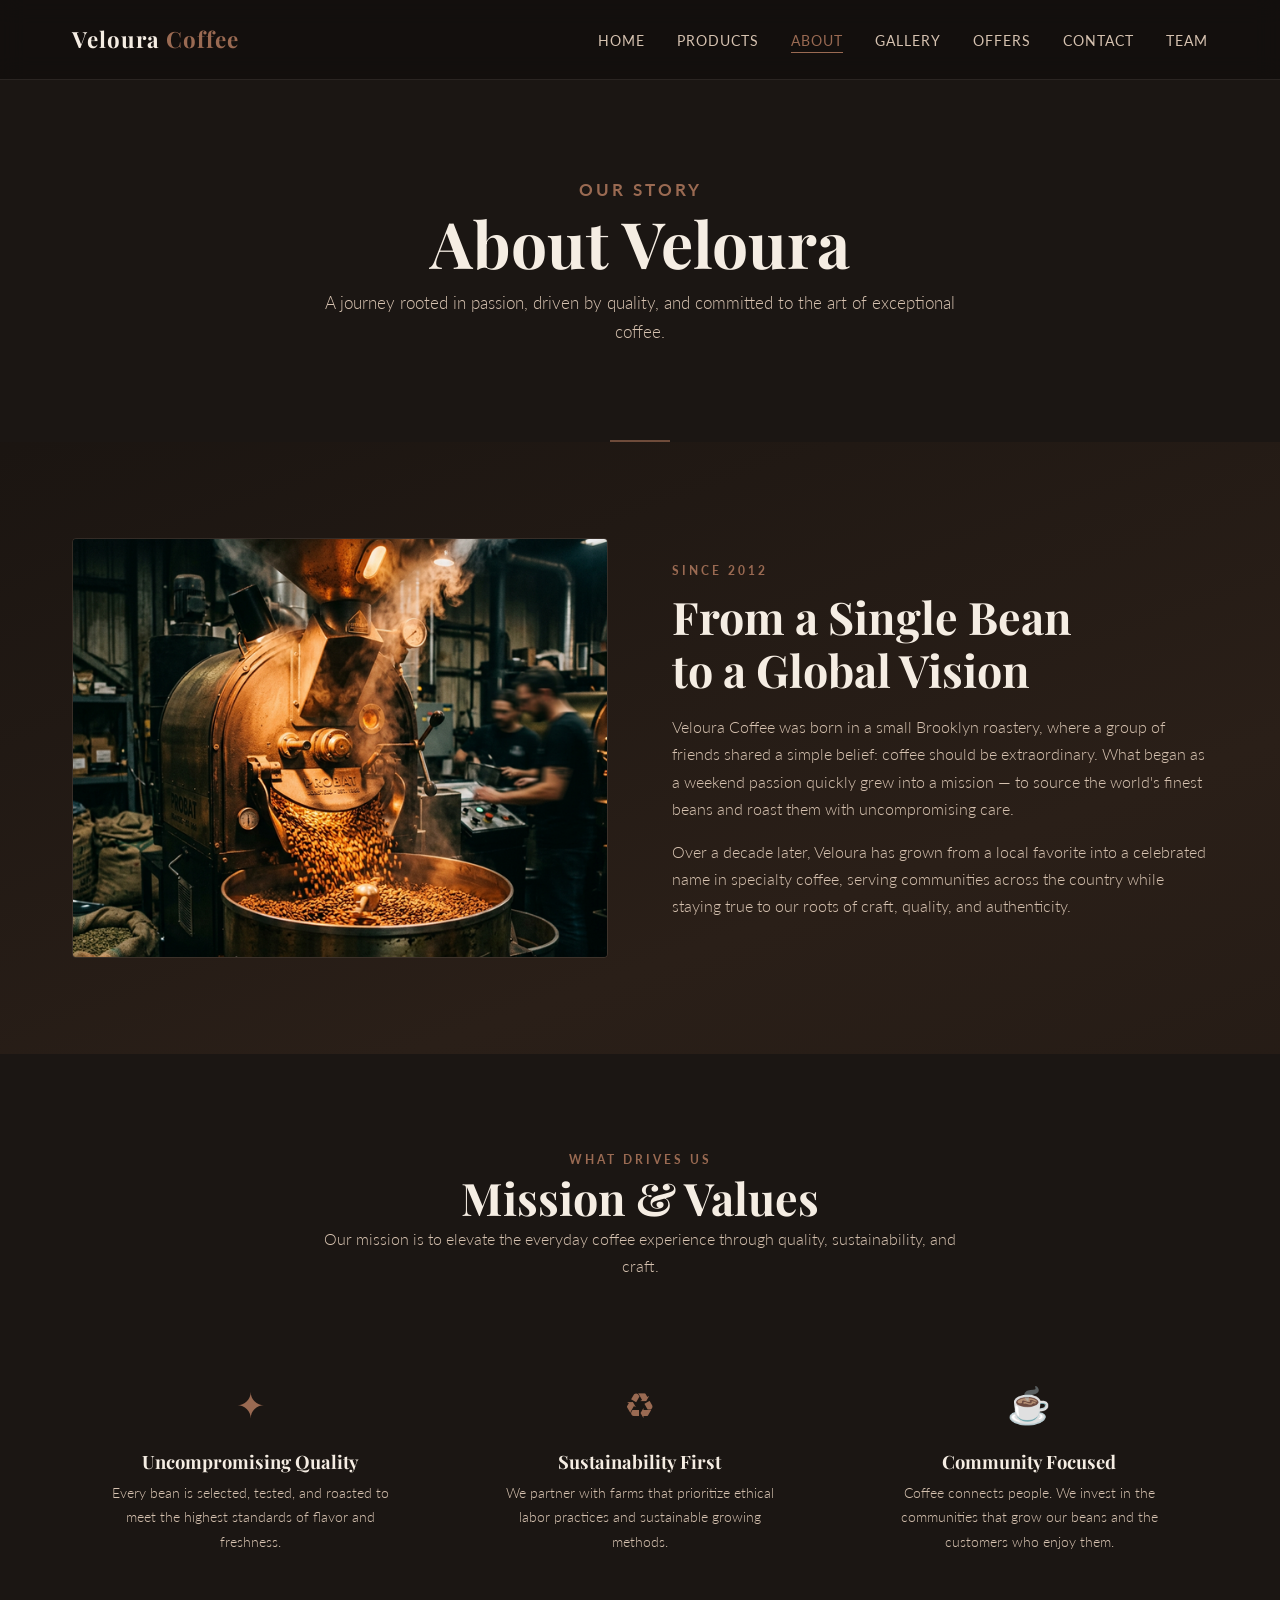
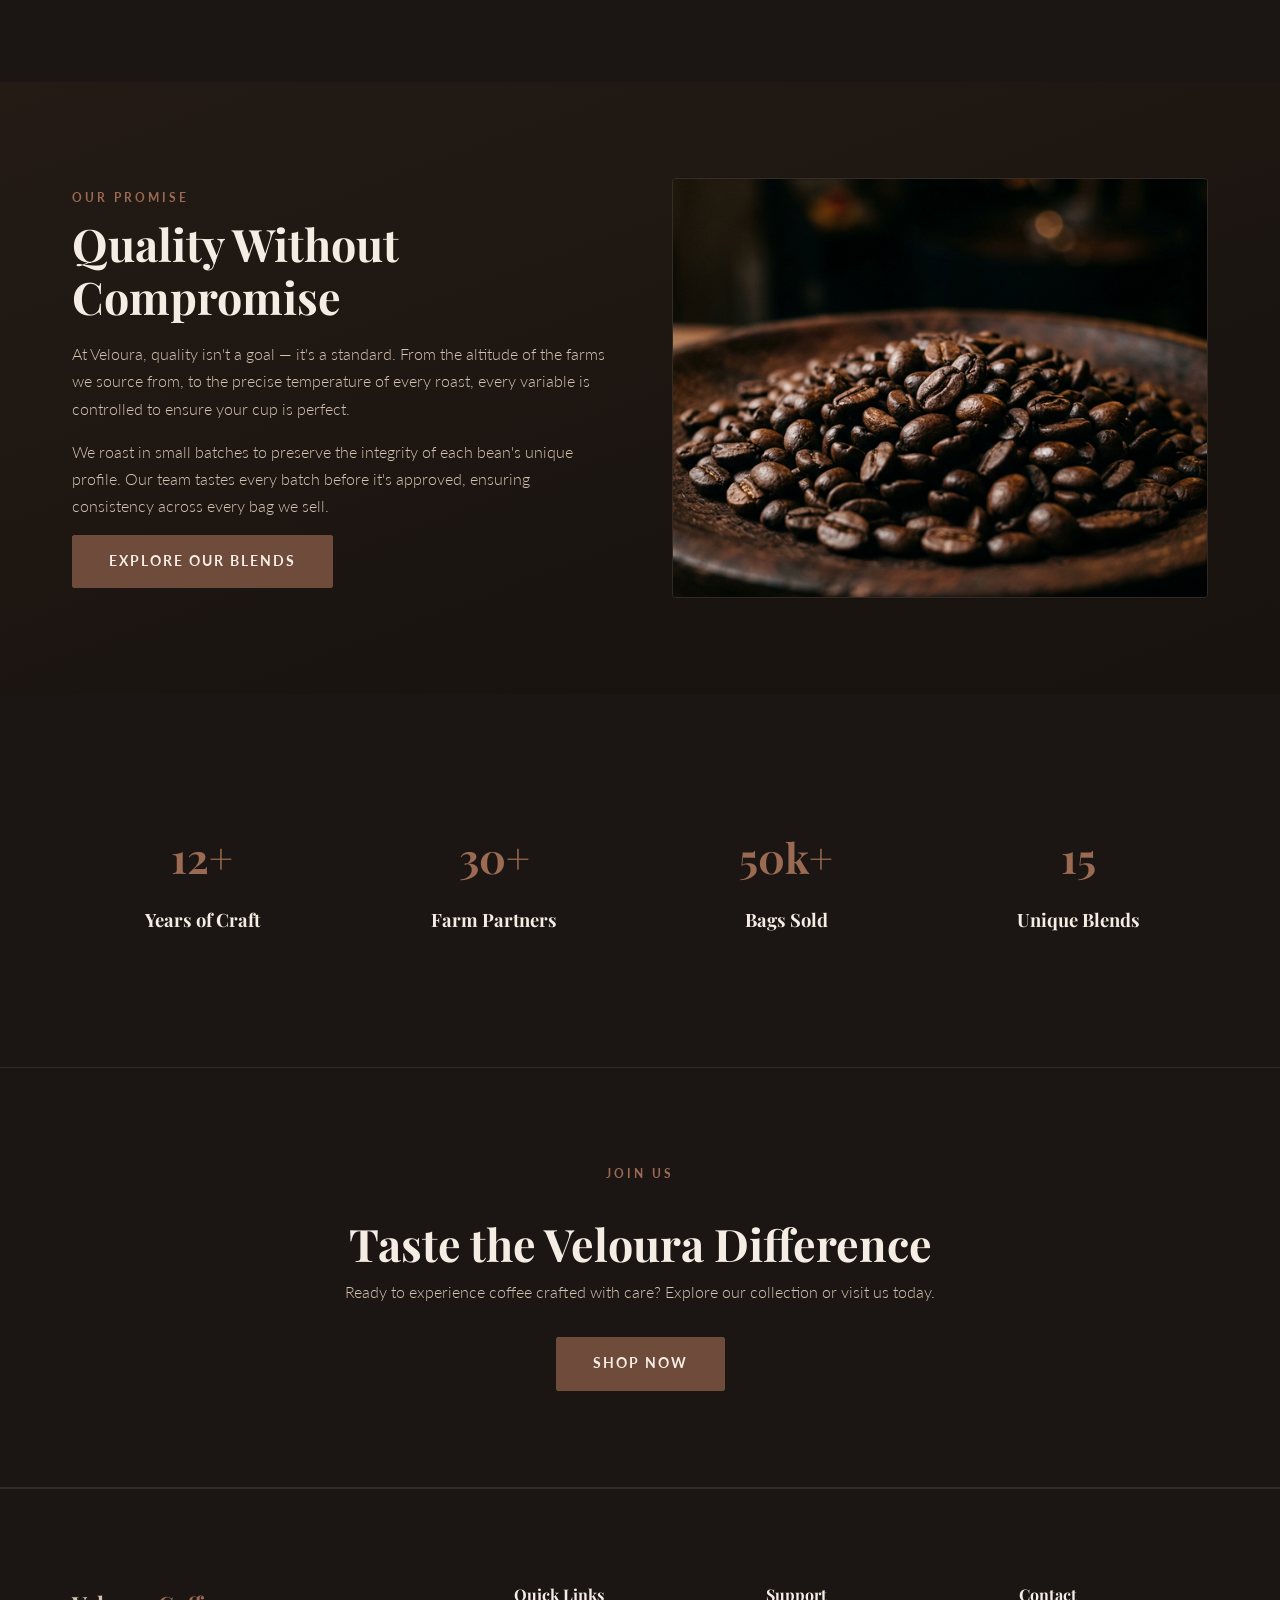
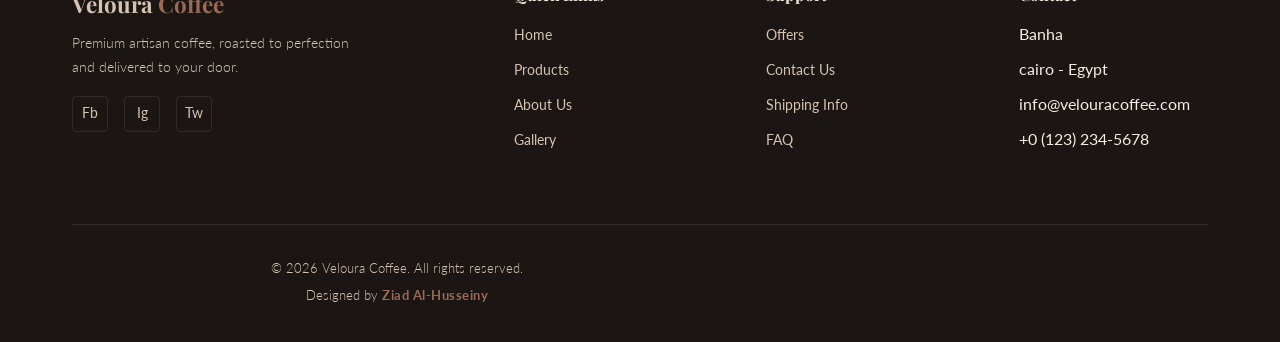
==== about.html @ 34c0fe05 "Add files via upload" ====
<!DOCTYPE html>
<html lang="en">

<head>
  <meta charset="UTF-8">
  <meta name="viewport" content="width=device-width, initial-scale=1.0">
  <meta name="description"
    content="Learn about Veloura Coffee — our story, mission, values, and commitment to crafting the finest artisan coffee.">
  <title>About Us — Veloura Coffee</title>
  <link rel="stylesheet" href="css/style.css">
</head>

<body>

  <!-- ===== NAVBAR ===== -->
  <nav class="navbar" id="navbar">
    <div class="container">
      <a href="index.html" class="navbar__logo">Veloura <span>Coffee</span></a>
      <ul class="navbar__links" id="nav-links">
        <li><a href="index.html">Home</a></li>
        <li><a href="products.html">Products</a></li>
        <li><a href="about.html">About</a></li>
        <li><a href="gallery.html">Gallery</a></li>
        <li><a href="offers.html">Offers</a></li>
        <li><a href="contact.html">Contact</a></li>
        <li><a href="team.html">Team</a></li>
      </ul>
      <div class="navbar__toggle" id="nav-toggle">
        <span></span>
        <span></span>
        <span></span>
      </div>
    </div>
  </nav>

  <!-- ===== PAGE BANNER ===== -->
  <section class="page-banner">
    <div class="container">
      <p class="section-label">Our Story</p>
      <h1>About Veloura</h1>
      <p>A journey rooted in passion, driven by quality, and committed to the art of exceptional coffee.</p>
    </div>
  </section>

  <!-- ===== COMPANY STORY ===== -->
  <section class="section" id="story">
    <div class="container">
      <div class="split reveal">
        <div class="split__img">
          <img src="assets/images/coffee-roasting.png" alt="Veloura Coffee roasting process">
        </div>
        <div class="split__content">
          <p class="section-label">Since 2012</p>
          <h2>From a Single Bean <br>to a Global Vision</h2>
          <p>Veloura Coffee was born in a small Brooklyn roastery, where a group of friends shared a simple belief:
            coffee should be extraordinary. What began as a weekend passion quickly grew into a mission — to source the
            world's finest beans and roast them with uncompromising care.</p>
          <p>Over a decade later, Veloura has grown from a local favorite into a celebrated name in specialty coffee,
            serving communities across the country while staying true to our roots of craft, quality, and authenticity.
          </p>
        </div>
      </div>
    </div>
  </section>

  <!-- ===== MISSION & VALUES ===== -->
  <section class="section section--alt" id="mission">
    <div class="container">
      <div class="section-header reveal">
        <p class="section-label">What Drives Us</p>
        <h2>Mission &amp; Values</h2>
        <p>Our mission is to elevate the everyday coffee experience through quality, sustainability, and craft.</p>
      </div>
      <div class="grid grid--3 reveal">
        <div class="feature">
          <div class="feature__icon">✦</div>
          <h4 class="feature__title">Uncompromising Quality</h4>
          <p class="feature__text">Every bean is selected, tested, and roasted to meet the highest standards of flavor
            and freshness.</p>
        </div>
        <div class="feature">
          <div class="feature__icon">♻</div>
          <h4 class="feature__title">Sustainability First</h4>
          <p class="feature__text">We partner with farms that prioritize ethical labor practices and sustainable growing
            methods.</p>
        </div>
        <div class="feature">
          <div class="feature__icon">☕</div>
          <h4 class="feature__title">Community Focused</h4>
          <p class="feature__text">Coffee connects people. We invest in the communities that grow our beans and the
            customers who enjoy them.</p>
        </div>
      </div>
    </div>
  </section>

  <!-- ===== QUALITY PROMISE ===== -->
  <section class="section" id="quality">
    <div class="container">
      <div class="split reveal">
        <div class="split__content">
          <p class="section-label">Our Promise</p>
          <h2>Quality Without Compromise</h2>
          <p>At Veloura, quality isn't a goal — it's a standard. From the altitude of the farms we source from, to the
            precise temperature of every roast, every variable is controlled to ensure your cup is perfect.</p>
          <p>We roast in small batches to preserve the integrity of each bean's unique profile. Our team tastes every
            batch before it's approved, ensuring consistency across every bag we sell.</p>
          <a href="products.html" class="btn btn--primary">Explore Our Blends</a>
        </div>
        <div class="split__img">
          <img src="assets/images/coffee-beans.png" alt="Premium roasted coffee beans">
        </div>
      </div>
    </div>
  </section>

  <!-- ===== STATS / HIGHLIGHTS ===== -->
  <section class="section section--alt" id="highlights">
    <div class="container">
      <div class="grid grid--4 reveal text-center">
        <div class="feature">
          <div class="feature__icon text-bronze"
            style="font-family:var(--ff-heading);font-size:2.6rem;font-weight:700;">12+</div>
          <h4 class="feature__title">Years of Craft</h4>
        </div>
        <div class="feature">
          <div class="feature__icon text-bronze"
            style="font-family:var(--ff-heading);font-size:2.6rem;font-weight:700;">30+</div>
          <h4 class="feature__title">Farm Partners</h4>
        </div>
        <div class="feature">
          <div class="feature__icon text-bronze"
            style="font-family:var(--ff-heading);font-size:2.6rem;font-weight:700;">50k+</div>
          <h4 class="feature__title">Bags Sold</h4>
        </div>
        <div class="feature">
          <div class="feature__icon text-bronze"
            style="font-family:var(--ff-heading);font-size:2.6rem;font-weight:700;">15</div>
          <h4 class="feature__title">Unique Blends</h4>
        </div>
      </div>
    </div>
  </section>

  <!-- ===== CTA ===== -->
  <section class="cta reveal">
    <div class="container">
      <p class="section-label">Join Us</p>
      <h2>Taste the Veloura Difference</h2>
      <p>Ready to experience coffee crafted with care? Explore our collection or visit us today.</p>
      <a href="products.html" class="btn btn--primary">Shop Now</a>
    </div>
  </section>

  <!-- ===== FOOTER ===== -->
  <footer class="footer">
    <div class="container">
      <div class="footer__grid">
        <div>
          <p class="footer__brand-name">Veloura <span>Coffee</span></p>
          <p class="footer__tagline">Premium artisan coffee, roasted to perfection and delivered to your door.</p>
          <div class="footer__social">
            <a href="#" aria-label="Facebook">Fb</a>
            <a href="#" aria-label="Instagram">Ig</a>
            <a href="#" aria-label="Twitter">Tw</a>
          </div>
        </div>
        <div>
          <h4 class="footer__heading">Quick Links</h4>
          <ul class="footer__links">
            <li><a href="index.html">Home</a></li>
            <li><a href="products.html">Products</a></li>
            <li><a href="about.html">About Us</a></li>
            <li><a href="gallery.html">Gallery</a></li>
          </ul>
        </div>
        <div>
          <h4 class="footer__heading">Support</h4>
          <ul class="footer__links">
            <li><a href="offers.html">Offers</a></li>
            <li><a href="contact.html">Contact Us</a></li>
            <li><a href="#">Shipping Info</a></li>
            <li><a href="#">FAQ</a></li>
          </ul>
        </div>
        <div>
          <h4 class="footer__heading">Contact</h4>
          <ul class="footer__links">
            <li>Banha</li>
            <li>cairo - Egypt</li>
            <li>info@velouracoffee.com</li>
            <li>+0 (123) 234-5678</li>
          </ul>
        </div>
      </div>
      <div class="footer__bottom">
        <p>&copy; 2026 Veloura Coffee. All rights reserved.</p>
        <p>Designed by <a href="https://www.linkedin.com/in/ziad-al-husseiny-79581132b/?lipi=urn%3Ali%3Apage%3Ad_flagship3_profile_view_base_contact_details%3BVVFve%2FhvR7aaU4E5f2c5Cg%3D%3D" target="_blank" rel="noopener noreferrer" class="footer__designer">Ziad Al-Husseiny</a></p>
      </div>
    </div>
  </footer>

  <script src="js/main.js"></script>
</body>

</html>
---- css/style.css ----
/* ========================================
   VELOURA COFFEE — Design System
   ======================================== */

/* Google Fonts */
@import url('https://fonts.googleapis.com/css2?family=Lato:wght@300;400;700&family=Playfair+Display:ital,wght@0,400;0,700;1,400&display=swap');

/* ---- CSS Variables ---- */
:root {
  /* Colors */
  --clr-bg: #120F0D;
  --clr-bg-secondary: #1B1613;
  --clr-surface: #241D19;
  --clr-bronze-dark: #6E4B3A;
  --clr-bronze: #9A6A52;
  --clr-text: #F5EDE3;
  --clr-text-soft: #D6C2B0;
  --clr-border: rgba(214, 194, 176, 0.12);

  /* Typography */
  --ff-heading: 'Playfair Display', Georgia, serif;
  --ff-body: 'Lato', Arial, sans-serif;

  /* Spacing */
  --space-xs: 0.5rem;
  --space-sm: 1rem;
  --space-md: 2rem;
  --space-lg: 4rem;
  --space-xl: 6rem;
  --space-2xl: 8rem;

  /* Sizing */
  --container-max: 1200px;
  --nav-height: 80px;

  /* Transitions */
  --transition: 0.3s ease;
  --transition-slow: 0.6s ease;
}

/* ---- Reset ---- */
*,
*::before,
*::after {
  margin: 0;
  padding: 0;
  box-sizing: border-box;
}

html {
  scroll-behavior: smooth;
  font-size: 16px;
}

body {
  font-family: var(--ff-body);
  background: linear-gradient(160deg, #120F0D 0%, #2a1f18 30%, #1a1410 60%, #120F0D 100%);
  background-color: var(--clr-bg);
  color: var(--clr-text);
  line-height: 1.7;
  overflow-x: hidden;
  -webkit-font-smoothing: antialiased;
}

a {
  text-decoration: none;
  color: inherit;
}

ul {
  list-style: none;
}

img {
  max-width: 100%;
  display: block;
  height: auto;
}

button {
  cursor: pointer;
  font-family: var(--ff-body);
  border: none;
  background: none;
}

/* ---- Container ---- */
.container {
  max-width: var(--container-max);
  margin: 0 auto;
  padding: 0 var(--space-md);
}

/* ---- Typography ---- */
h1,
h2,
h3,
h4 {
  font-family: var(--ff-heading);
  font-weight: 700;
  line-height: 1.2;
  color: var(--clr-text);
}

h1 {
  font-size: clamp(2.4rem, 5vw, 4rem);
}

h2 {
  font-size: clamp(1.8rem, 3.5vw, 2.8rem);
}

h3 {
  font-size: clamp(1.3rem, 2.5vw, 1.6rem);
}

h4 {
  font-size: 1.1rem;
}

p {
  color: var(--clr-text-soft);
  max-width: 650px;
  font-weight: 300;
}

.section-label {
  font-family: var(--ff-body);
  font-size: 0.75rem;
  font-weight: 700;
  letter-spacing: 3px;
  text-transform: uppercase;
  color: var(--clr-bronze);
  margin-bottom: var(--space-xs);
}

.section-title {
  margin-bottom: var(--space-sm);
}

.section-text {
  margin-bottom: var(--space-md);
}

/* ---- Section Spacing ---- */
.section {
  padding: var(--space-xl) 0;
}

.section--alt {
  background-color: var(--clr-bg-secondary);
}

.section-header {
  text-align: center;
  margin-bottom: var(--space-lg);
}

.section-header p {
  margin: 0 auto;
}

/* ===================
   NAVBAR
   =================== */
.navbar {
  position: fixed;
  top: 0;
  left: 0;
  width: 100%;
  height: var(--nav-height);
  z-index: 1000;
  background: rgba(18, 15, 13, 0.85);
  backdrop-filter: blur(12px);
  -webkit-backdrop-filter: blur(12px);
  border-bottom: 1px solid var(--clr-border);
  transition: background var(--transition);
}

.navbar .container {
  display: flex;
  align-items: center;
  justify-content: space-between;
  height: 100%;
}

.navbar__logo {
  font-family: var(--ff-heading);
  font-size: 1.4rem;
  font-weight: 700;
  color: var(--clr-text);
  letter-spacing: 1px;
}

.navbar__logo span {
  color: var(--clr-bronze);
}

.navbar__links {
  display: flex;
  gap: var(--space-md);
}

.navbar__links a {
  font-size: 0.85rem;
  font-weight: 400;
  letter-spacing: 1px;
  text-transform: uppercase;
  color: var(--clr-text-soft);
  transition: color var(--transition);
  position: relative;
}

.navbar__links a::after {
  content: '';
  position: absolute;
  bottom: -4px;
  left: 0;
  width: 0;
  height: 1px;
  background: var(--clr-bronze);
  transition: width var(--transition);
}

.navbar__links a:hover,
.navbar__links a.active {
  color: var(--clr-bronze);
}

.navbar__links a:hover::after,
.navbar__links a.active::after {
  width: 100%;
}

/* Mobile Toggle */
.navbar__toggle {
  display: none;
  flex-direction: column;
  gap: 5px;
  cursor: pointer;
}

.navbar__toggle span {
  width: 24px;
  height: 2px;
  background: var(--clr-text);
  border-radius: 2px;
  transition: var(--transition);
}

/* Mobile Nav */
@media (max-width: 768px) {
  .navbar__toggle {
    display: flex;
  }

  .navbar__links {
    position: fixed;
    top: var(--nav-height);
    left: 0;
    width: 100%;
    flex-direction: column;
    background: rgba(18, 15, 13, 0.97);
    backdrop-filter: blur(16px);
    padding: var(--space-md);
    gap: var(--space-sm);
    transform: translateY(-120%);
    transition: transform var(--transition);
    border-bottom: 1px solid var(--clr-border);
  }

  .navbar__links.open {
    transform: translateY(0);
  }

  .navbar__toggle.open span:nth-child(1) {
    transform: rotate(45deg) translate(5px, 5px);
  }

  .navbar__toggle.open span:nth-child(2) {
    opacity: 0;
  }

  .navbar__toggle.open span:nth-child(3) {
    transform: rotate(-45deg) translate(5px, -5px);
  }
}

/* ===================
   BUTTONS
   =================== */
.btn {
  display: inline-block;
  font-family: var(--ff-body);
  font-size: 0.85rem;
  font-weight: 700;
  letter-spacing: 2px;
  text-transform: uppercase;
  padding: 14px 36px;
  border-radius: 2px;
  transition: all var(--transition);
  cursor: pointer;
  text-align: center;
}

.btn--primary {
  background: var(--clr-bronze-dark);
  color: var(--clr-text);
  border: 1px solid var(--clr-bronze-dark);
}

.btn--primary:hover {
  background: var(--clr-bronze);
  border-color: var(--clr-bronze);
}

.btn--outline {
  background: transparent;
  color: var(--clr-bronze);
  border: 1px solid var(--clr-bronze-dark);
}

.btn--outline:hover {
  background: var(--clr-bronze-dark);
  color: var(--clr-text);
}

.btn--sm {
  padding: 10px 24px;
  font-size: 0.78rem;
}

/* ===================
   CARDS
   =================== */
.card {
  background: var(--clr-surface);
  border: 1px solid var(--clr-border);
  border-radius: 4px;
  overflow: hidden;
  transition: transform var(--transition), box-shadow var(--transition);
}

.card:hover {
  transform: translateY(-4px);
  box-shadow: 0 12px 40px rgba(0, 0, 0, 0.3);
}

.card__img {
  width: 100%;
  height: 260px;
  object-fit: cover;
}

.card__body {
  padding: var(--space-md);
}

.card__title {
  font-family: var(--ff-heading);
  font-size: 1.2rem;
  margin-bottom: var(--space-xs);
}

.card__text {
  font-size: 0.9rem;
  color: var(--clr-text-soft);
  margin-bottom: var(--space-sm);
}

.card__price {
  font-family: var(--ff-heading);
  font-size: 1.1rem;
  color: var(--clr-bronze);
}

.card__footer {
  display: flex;
  justify-content: space-between;
  align-items: center;
}

/* ===================
   PAGE BANNER
   =================== */
.page-banner {
  padding-top: calc(var(--nav-height) + var(--space-xl));
  padding-bottom: var(--space-xl);
  background: var(--clr-bg-secondary);
  text-align: center;
  position: relative;
  overflow: hidden;
}

.page-banner::after {
  content: '';
  position: absolute;
  bottom: 0;
  left: 50%;
  transform: translateX(-50%);
  width: 60px;
  height: 2px;
  background: var(--clr-bronze-dark);
}

.page-banner h1 {
  margin-bottom: var(--space-xs);
}

.page-banner p {
  margin: 0 auto;
  font-size: 1.05rem;
}

/* ===================
   HERO
   =================== */
.hero {
  min-height: 100vh;
  display: flex;
  align-items: center;
  padding-top: var(--nav-height);
  background: var(--clr-bg);
  position: relative;
  overflow: hidden;
}

.hero .container {
  display: grid;
  grid-template-columns: 1fr 1fr;
  gap: var(--space-lg);
  align-items: center;
}

.hero__content h1 {
  margin-bottom: var(--space-sm);
}

.hero__content p {
  font-size: 1.1rem;
  margin-bottom: var(--space-md);
}

.hero__buttons {
  display: flex;
  gap: var(--space-sm);
  flex-wrap: wrap;
}

.hero__image {
  position: relative;
}

.hero__image img {
  width: 100%;
  height: 520px;
  object-fit: cover;
  border-radius: 4px;
  border: 1px solid var(--clr-border);
}

.hero__image::before {
  content: '';
  position: absolute;
  top: -20px;
  right: -20px;
  width: 100%;
  height: 100%;
  border: 1px solid var(--clr-bronze-dark);
  border-radius: 4px;
  z-index: -1;
}

@media (max-width: 768px) {
  .hero .container {
    grid-template-columns: 1fr;
    text-align: center;
    padding-top: var(--space-lg);
    padding-bottom: var(--space-lg);
  }

  .hero__buttons {
    justify-content: center;
  }

  .hero__image {
    order: -1;
  }

  .hero__image img {
    height: 320px;
  }

  .hero__image::before {
    display: none;
  }
}

/* ===================
   GRID LAYOUTS
   =================== */
.grid {
  display: grid;
  gap: var(--space-md);
}

.grid--2 {
  grid-template-columns: repeat(2, 1fr);
}

.grid--3 {
  grid-template-columns: repeat(3, 1fr);
}

.grid--4 {
  grid-template-columns: repeat(4, 1fr);
}

@media (max-width: 992px) {

  .grid--3,
  .grid--4 {
    grid-template-columns: repeat(2, 1fr);
  }
}

@media (max-width: 576px) {

  .grid--2,
  .grid--3,
  .grid--4 {
    grid-template-columns: 1fr;
  }
}

/* ===================
   FEATURE BLOCKS
   =================== */
.feature {
  text-align: center;
  padding: var(--space-md);
}

.feature__icon {
  font-size: 2.2rem;
  margin-bottom: var(--space-sm);
  color: var(--clr-bronze);
}

.feature__title {
  font-family: var(--ff-heading);
  font-size: 1.15rem;
  margin-bottom: var(--space-xs);
}

.feature__text {
  font-size: 0.9rem;
  color: var(--clr-text-soft);
  margin: 0 auto;
}

/* ===================
   TESTIMONIALS
   =================== */
.testimonial {
  background: var(--clr-surface);
  border: 1px solid var(--clr-border);
  border-radius: 4px;
  padding: var(--space-md);
  text-align: center;
}

.testimonial__quote {
  font-family: var(--ff-heading);
  font-style: italic;
  font-size: 1.05rem;
  color: var(--clr-text);
  margin-bottom: var(--space-sm);
  line-height: 1.6;
}

.testimonial__quote::before {
  content: '\201C';
  font-size: 2.5rem;
  color: var(--clr-bronze);
  display: block;
  margin-bottom: var(--space-xs);
  line-height: 1;
}

.testimonial__author {
  font-size: 0.85rem;
  color: var(--clr-bronze);
  font-weight: 700;
  letter-spacing: 1px;
  text-transform: uppercase;
}

/* ===================
   CTA SECTION
   =================== */
.cta {
  background: var(--clr-bg-secondary);
  text-align: center;
  padding: var(--space-xl) 0;
  border-top: 1px solid var(--clr-border);
  border-bottom: 1px solid var(--clr-border);
}

.cta h2 {
  margin-bottom: var(--space-xs);
}

.cta p {
  margin: 0 auto var(--space-md);
}

/* ===================
   FILTER BUTTONS
   =================== */
.filters {
  display: flex;
  justify-content: center;
  gap: var(--space-sm);
  flex-wrap: wrap;
  margin-bottom: var(--space-lg);
}

.filter-btn {
  font-size: 0.82rem;
  font-weight: 700;
  letter-spacing: 1.5px;
  text-transform: uppercase;
  padding: 10px 24px;
  color: var(--clr-text-soft);
  border: 1px solid var(--clr-border);
  border-radius: 2px;
  background: transparent;
  transition: all var(--transition);
  cursor: pointer;
}

.filter-btn:hover,
.filter-btn.active {
  color: var(--clr-text);
  background: var(--clr-bronze-dark);
  border-color: var(--clr-bronze-dark);
}

/* ===================
   SPLIT / TWO-COL
   =================== */
.split {
  display: grid;
  grid-template-columns: 1fr 1fr;
  gap: var(--space-lg);
  align-items: center;
}

.split__img img {
  width: 100%;
  height: 420px;
  object-fit: cover;
  border-radius: 4px;
  border: 1px solid var(--clr-border);
}

.split__content .section-label {
  margin-bottom: var(--space-xs);
}

.split__content h2 {
  margin-bottom: var(--space-sm);
}

.split__content p {
  margin-bottom: var(--space-sm);
}

@media (max-width: 768px) {
  .split {
    grid-template-columns: 1fr;
  }

  .split__img img {
    height: 300px;
  }
}

/* ===================
   GALLERY GRID
   =================== */
.gallery-grid {
  display: grid;
  grid-template-columns: repeat(3, 1fr);
  gap: var(--space-sm);
}

.gallery-grid__item {
  overflow: hidden;
  border-radius: 4px;
  border: 1px solid var(--clr-border);
  position: relative;
}

.gallery-grid__item img {
  width: 100%;
  height: 280px;
  object-fit: cover;
  transition: transform var(--transition-slow);
}

.gallery-grid__item:hover img {
  transform: scale(1.05);
}

.gallery-grid__item--wide {
  grid-column: span 2;
}

.gallery-grid__item--tall {
  grid-row: span 2;
}

.gallery-grid__item--tall img {
  height: 100%;
}

@media (max-width: 768px) {
  .gallery-grid {
    grid-template-columns: repeat(2, 1fr);
  }

  .gallery-grid__item--wide {
    grid-column: span 1;
  }

  .gallery-grid__item--tall {
    grid-row: span 1;
  }
}

@media (max-width: 480px) {
  .gallery-grid {
    grid-template-columns: 1fr;
  }
}

/* ===================
   OFFER CARDS
   =================== */
.offer-card {
  background: var(--clr-surface);
  border: 1px solid var(--clr-border);
  border-radius: 4px;
  padding: var(--space-md);
  text-align: center;
  position: relative;
  overflow: hidden;
}

.offer-card__badge {
  position: absolute;
  top: 16px;
  right: -30px;
  background: var(--clr-bronze-dark);
  color: var(--clr-text);
  font-size: 0.7rem;
  font-weight: 700;
  letter-spacing: 1px;
  text-transform: uppercase;
  padding: 6px 40px;
  transform: rotate(45deg);
}

.offer-card__title {
  font-family: var(--ff-heading);
  font-size: 1.4rem;
  margin-bottom: var(--space-xs);
}

.offer-card__price {
  font-family: var(--ff-heading);
  font-size: 2rem;
  color: var(--clr-bronze);
  margin-bottom: var(--space-xs);
}

.offer-card__original {
  font-size: 0.9rem;
  color: var(--clr-text-soft);
  text-decoration: line-through;
  margin-bottom: var(--space-sm);
}

.offer-card__text {
  font-size: 0.9rem;
  color: var(--clr-text-soft);
  margin-bottom: var(--space-md);
}

.offer-card__features {
  text-align: left;
  margin-bottom: var(--space-md);
}

.offer-card__features li {
  font-size: 0.88rem;
  color: var(--clr-text-soft);
  padding: var(--space-xs) 0;
  border-bottom: 1px solid var(--clr-border);
}

.offer-card__features li::before {
  content: '✦ ';
  color: var(--clr-bronze);
}

/* ===================
   CONTACT FORM
   =================== */
.form {
  max-width: 600px;
}

.form__group {
  margin-bottom: var(--space-sm);
}

.form__label {
  display: block;
  font-size: 0.82rem;
  font-weight: 700;
  letter-spacing: 1px;
  text-transform: uppercase;
  color: var(--clr-text-soft);
  margin-bottom: 6px;
}

.form__input,
.form__textarea {
  width: 100%;
  padding: 14px 16px;
  font-family: var(--ff-body);
  font-size: 0.95rem;
  color: var(--clr-text);
  background: var(--clr-bg);
  border: 1px solid var(--clr-border);
  border-radius: 2px;
  transition: border-color var(--transition);
}

.form__input:focus,
.form__textarea:focus {
  outline: none;
  border-color: var(--clr-bronze);
}

.form__textarea {
  min-height: 140px;
  resize: vertical;
}

.form__input.error,
.form__textarea.error {
  border-color: #a04040;
}

.form__error {
  font-size: 0.78rem;
  color: #c06060;
  margin-top: 4px;
  display: none;
}

.form__error.visible {
  display: block;
}

/* ===================
   CONTACT INFO
   =================== */
.contact-info {
  display: flex;
  flex-direction: column;
  gap: var(--space-md);
}

.contact-info__item {
  display: flex;
  gap: var(--space-sm);
  align-items: flex-start;
}

.contact-info__icon {
  font-size: 1.4rem;
  color: var(--clr-bronze);
  flex-shrink: 0;
  width: 40px;
  height: 40px;
  display: flex;
  align-items: center;
  justify-content: center;
  background: var(--clr-surface);
  border-radius: 4px;
  border: 1px solid var(--clr-border);
}

.contact-info__label {
  font-size: 0.78rem;
  font-weight: 700;
  letter-spacing: 1px;
  text-transform: uppercase;
  color: var(--clr-bronze);
  margin-bottom: 2px;
}

.contact-info__text {
  font-size: 0.95rem;
  color: var(--clr-text-soft);
}

/* ===================
   MAP PLACEHOLDER
   =================== */
.map-placeholder {
  width: 100%;
  height: 300px;
  background: var(--clr-surface);
  border: 1px solid var(--clr-border);
  border-radius: 4px;
  display: flex;
  align-items: center;
  justify-content: center;
  color: var(--clr-text-soft);
  font-size: 0.9rem;
}

/* ===================
   FOOTER
   =================== */
.footer {
  background: var(--clr-bg-secondary);
  border-top: 1px solid var(--clr-border);
  padding: var(--space-xl) 0 var(--space-md);
}

.footer__grid {
  display: grid;
  grid-template-columns: 2fr 1fr 1fr 1fr;
  gap: var(--space-lg);
  margin-bottom: var(--space-lg);
}

.footer__brand-name {
  font-family: var(--ff-heading);
  font-size: 1.4rem;
  font-weight: 700;
  margin-bottom: var(--space-xs);
}

.footer__brand-name span {
  color: var(--clr-bronze);
}

.footer__tagline {
  font-size: 0.9rem;
  color: var(--clr-text-soft);
  margin-bottom: var(--space-sm);
  max-width: 280px;
}

.footer__heading {
  font-family: var(--ff-heading);
  font-size: 1rem;
  margin-bottom: var(--space-sm);
  color: var(--clr-text);
}

.footer__links li {
  margin-bottom: var(--space-xs);
}

.footer__links a {
  font-size: 0.88rem;
  color: var(--clr-text-soft);
  transition: color var(--transition);
}

.footer__links a:hover {
  color: var(--clr-bronze);
}

.footer__social {
  display: flex;
  gap: var(--space-sm);
  margin-top: var(--space-sm);
}

.footer__social a {
  width: 36px;
  height: 36px;
  display: flex;
  align-items: center;
  justify-content: center;
  border: 1px solid var(--clr-border);
  border-radius: 4px;
  color: var(--clr-text-soft);
  font-size: 0.9rem;
  transition: all var(--transition);
}

.footer__social a:hover {
  background: var(--clr-bronze-dark);
  border-color: var(--clr-bronze-dark);
  color: var(--clr-text);
}

.footer__bottom {
  text-align: center;
  padding-top: var(--space-md);
  border-top: 1px solid var(--clr-border);
  font-size: 0.82rem;
  color: var(--clr-text-soft);
}

.footer__bottom p {
  margin-bottom: 4px;
}

.footer__designer {
  color: var(--clr-bronze);
  font-weight: 700;
  letter-spacing: 0.5px;
  transition: color var(--transition);
  border-bottom: 1px solid transparent;
}

.footer__designer:hover {
  color: var(--clr-text);
  border-bottom-color: var(--clr-bronze);
}

@media (max-width: 768px) {
  .footer__grid {
    grid-template-columns: 1fr 1fr;
  }
}

@media (max-width: 480px) {
  .footer__grid {
    grid-template-columns: 1fr;
  }
}

/* ===================
   SCROLL REVEAL
   =================== */
.reveal {
  opacity: 0;
  transform: translateY(30px);
  transition: opacity var(--transition-slow), transform var(--transition-slow);
}

.reveal.revealed {
  opacity: 1;
  transform: translateY(0);
}

/* ===================
   SEASONAL / HIGHLIGHT
   =================== */
.highlight-section {
  position: relative;
  overflow: hidden;
}

.highlight-section::before {
  content: '';
  position: absolute;
  top: 0;
  left: 0;
  width: 100%;
  height: 100%;
  background: linear-gradient(135deg, var(--clr-bg-secondary) 0%, var(--clr-surface) 100%);
  z-index: 0;
}

.highlight-section .container {
  position: relative;
  z-index: 1;
}

/* ===================
   UTILITY
   =================== */
.text-center {
  text-align: center;
}

.text-bronze {
  color: var(--clr-bronze);
}

.mb-xs {
  margin-bottom: var(--space-xs);
}

.mb-sm {
  margin-bottom: var(--space-sm);
}

.mb-md {
  margin-bottom: var(--space-md);
}

.mb-lg {
  margin-bottom: var(--space-lg);
}

.mx-auto {
  margin-left: auto;
  margin-right: auto;
}

/* Hours list */
.hours-list li {
  display: flex;
  justify-content: space-between;
  padding: var(--space-xs) 0;
  border-bottom: 1px solid var(--clr-border);
  font-size: 0.92rem;
  color: var(--clr-text-soft);
}

.hours-list li span:first-child {
  color: var(--clr-text);
}
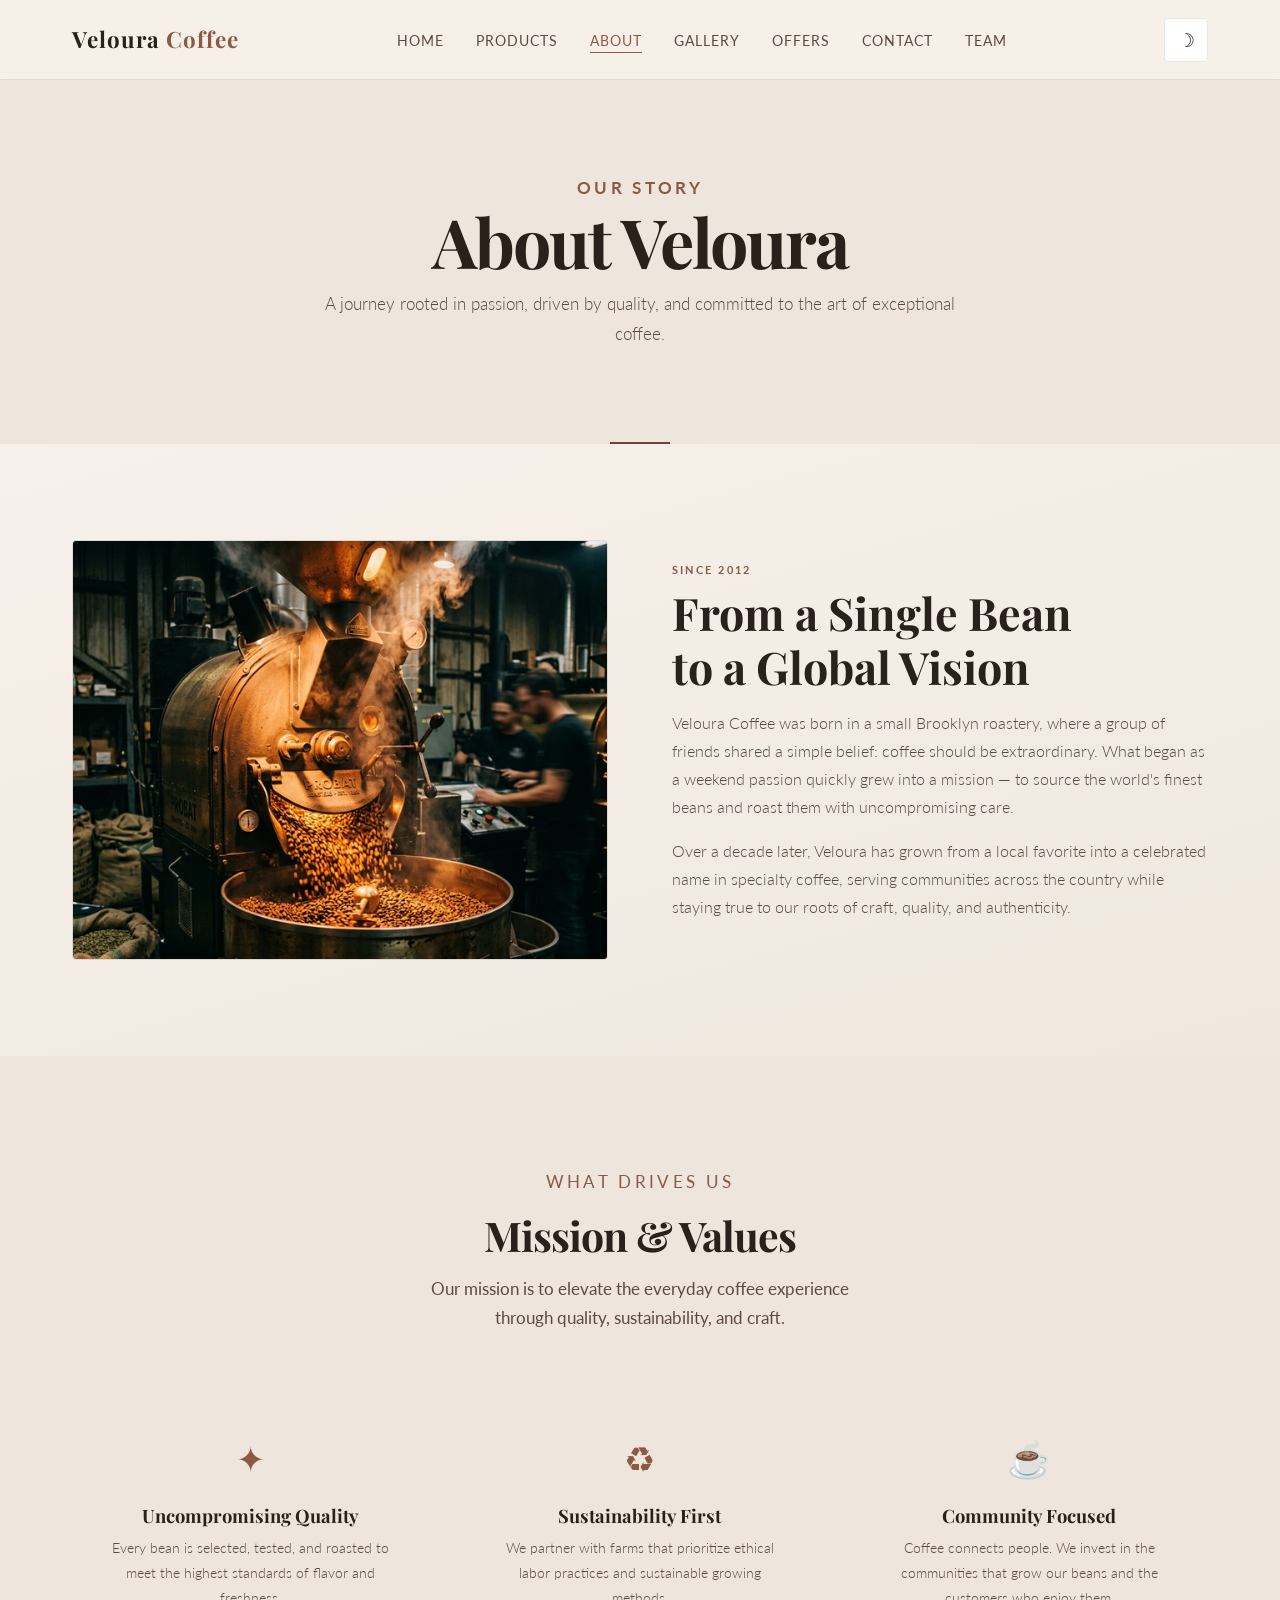
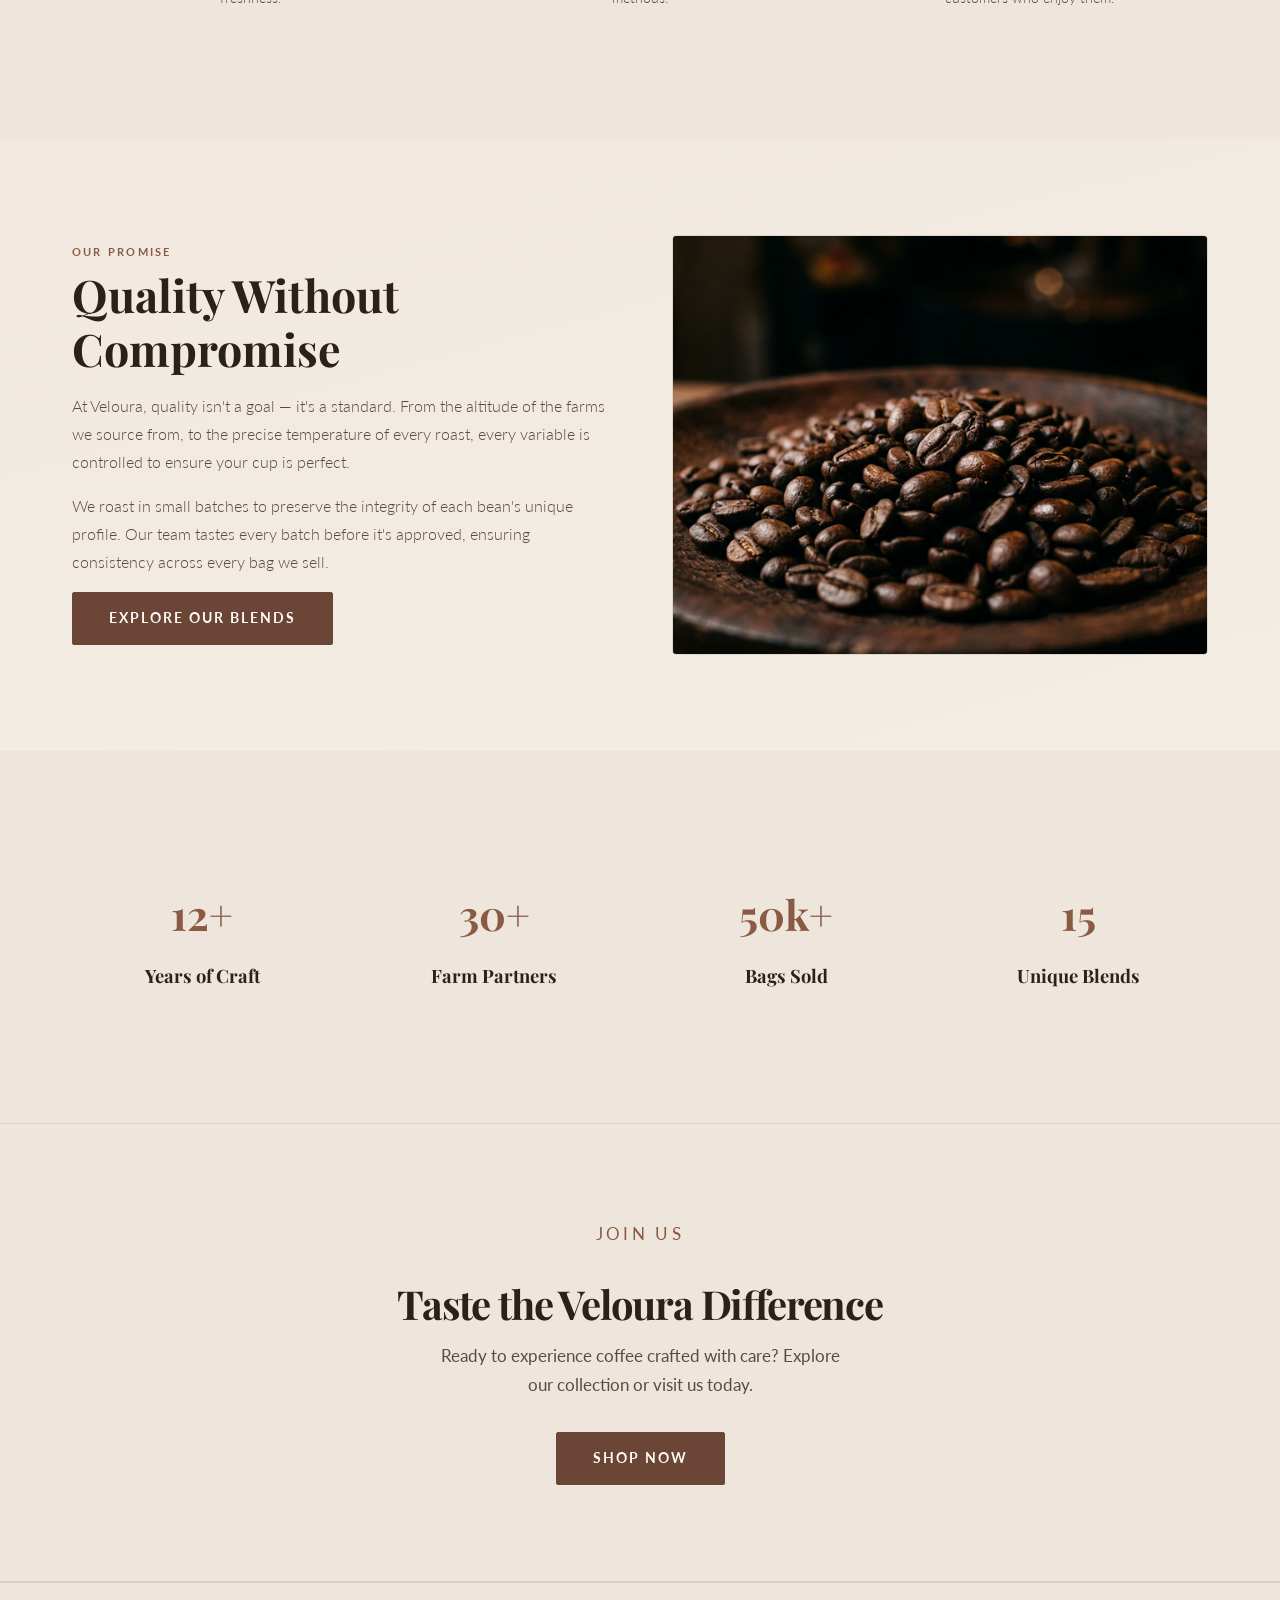
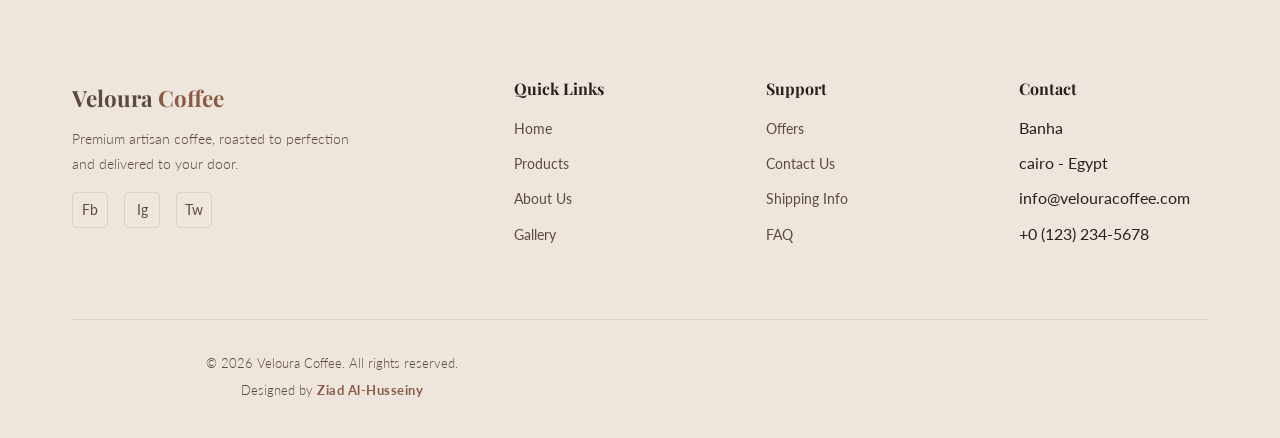
==== commit 013a6906: "Veloura Coffee site: hero video, theme toggle, typography, animated coffee gradient Made-with: Curso" ====
--- a/about.html
+++ b/about.html
@@ -7,6 +7,15 @@
   <meta name="description"
     content="Learn about Veloura Coffee — our story, mission, values, and commitment to crafting the finest artisan coffee.">
   <title>About Us — Veloura Coffee</title>
+  <script>
+    (function () {
+      try {
+        if (localStorage.getItem('veloura-theme') === 'dark') {
+          document.documentElement.setAttribute('data-theme', 'dark');
+        }
+      } catch (e) {}
+    })();
+  </script>
   <link rel="stylesheet" href="css/style.css">
 </head>
 
@@ -25,10 +34,16 @@
         <li><a href="contact.html">Contact</a></li>
         <li><a href="team.html">Team</a></li>
       </ul>
-      <div class="navbar__toggle" id="nav-toggle">
+      <div class="navbar__actions">
+        <button type="button" class="theme-toggle" id="theme-toggle" aria-pressed="false" title="Switch theme" aria-label="Switch to dark mode">
+          <span class="theme-toggle__icon theme-toggle__icon--sun" aria-hidden="true">&#9728;</span>
+          <span class="theme-toggle__icon theme-toggle__icon--moon" aria-hidden="true">&#9789;</span>
+        </button>
+        <div class="navbar__toggle" id="nav-toggle">
         <span></span>
         <span></span>
         <span></span>
+        </div>
       </div>
     </div>
   </nav>
--- a/css/style.css
+++ b/css/style.css
@@ -2,12 +2,53 @@
    VELOURA COFFEE — Design System
    ======================================== */
 
-/* Google Fonts */
-@import url('https://fonts.googleapis.com/css2?family=Lato:wght@300;400;700&family=Playfair+Display:ital,wght@0,400;0,700;1,400&display=swap');
-
-/* ---- CSS Variables ---- */
+/* Google Fonts (Inter: hero / UI stack like reference) */
+@import url('https://fonts.googleapis.com/css2?family=Inter:wght@400;500;600;700&family=Lato:wght@300;400;700&family=Playfair+Display:ital,wght@0,400;0,700;1,400&display=swap');
+
+/* ---- CSS Variables: default = light; dark via html[data-theme="dark"] ---- */
 :root {
-  /* Colors */
+  color-scheme: light;
+  /* Light theme */
+  --clr-bg: #F7F2EB;
+  --clr-bg-secondary: #EEE6DC;
+  --clr-surface: #FFFFFF;
+  --clr-bronze-dark: #6B4536;
+  --clr-bronze: #8B5A45;
+  --clr-text: #2A211C;
+  --clr-text-soft: #5C4A40;
+  --clr-on-accent: #FEF9F3;
+  --clr-border: rgba(42, 33, 28, 0.1);
+  --body-gradient: linear-gradient(165deg, #F9F5F0 0%, #F0E8DF 35%, #F4EDE4 70%, #F7F2EB 100%);
+  --clr-navbar: rgba(247, 242, 235, 0.88);
+  --clr-navbar-mobile: rgba(255, 252, 248, 0.97);
+  --shadow-card-hover: 0 16px 48px rgba(42, 33, 28, 0.1);
+  --footer-designer-hover: var(--clr-bronze-dark);
+
+  /* Typography */
+  --ff-heading: 'Playfair Display', Georgia, serif;
+  --ff-body: 'Lato', Arial, sans-serif;
+  --ff-hero: 'Inter', -apple-system, BlinkMacSystemFont, 'Segoe UI', sans-serif;
+  --ease-hero: cubic-bezier(0.22, 1, 0.36, 1);
+
+  /* Spacing */
+  --space-xs: 0.5rem;
+  --space-sm: 1rem;
+  --space-md: 2rem;
+  --space-lg: 4rem;
+  --space-xl: 6rem;
+  --space-2xl: 8rem;
+
+  /* Sizing */
+  --container-max: 1200px;
+  --nav-height: 80px;
+
+  /* Transitions */
+  --transition: 0.3s ease;
+  --transition-slow: 0.6s ease;
+}
+
+html[data-theme="dark"] {
+  color-scheme: dark;
   --clr-bg: #120F0D;
   --clr-bg-secondary: #1B1613;
   --clr-surface: #241D19;
@@ -15,27 +56,13 @@
   --clr-bronze: #9A6A52;
   --clr-text: #F5EDE3;
   --clr-text-soft: #D6C2B0;
+  --clr-on-accent: #F5EDE3;
   --clr-border: rgba(214, 194, 176, 0.12);
-
-  /* Typography */
-  --ff-heading: 'Playfair Display', Georgia, serif;
-  --ff-body: 'Lato', Arial, sans-serif;
-
-  /* Spacing */
-  --space-xs: 0.5rem;
-  --space-sm: 1rem;
-  --space-md: 2rem;
-  --space-lg: 4rem;
-  --space-xl: 6rem;
-  --space-2xl: 8rem;
-
-  /* Sizing */
-  --container-max: 1200px;
-  --nav-height: 80px;
-
-  /* Transitions */
-  --transition: 0.3s ease;
-  --transition-slow: 0.6s ease;
+  --body-gradient: linear-gradient(160deg, #120F0D 0%, #2a1f18 30%, #1a1410 60%, #120F0D 100%);
+  --clr-navbar: rgba(18, 15, 13, 0.85);
+  --clr-navbar-mobile: rgba(18, 15, 13, 0.97);
+  --shadow-card-hover: 0 12px 40px rgba(0, 0, 0, 0.3);
+  --footer-designer-hover: var(--clr-text);
 }
 
 /* ---- Reset ---- */
@@ -54,9 +81,10 @@
 
 body {
   font-family: var(--ff-body);
-  background: linear-gradient(160deg, #120F0D 0%, #2a1f18 30%, #1a1410 60%, #120F0D 100%);
+  background: var(--body-gradient);
   background-color: var(--clr-bg);
   color: var(--clr-text);
+  transition: background-color var(--transition), color var(--transition);
   line-height: 1.7;
   overflow-x: hidden;
   -webkit-font-smoothing: antialiased;
@@ -100,10 +128,13 @@
   font-weight: 700;
   line-height: 1.2;
   color: var(--clr-text);
+  font-feature-settings: 'kern' 1, 'liga' 1;
+  text-rendering: optimizeLegibility;
 }
 
 h1 {
-  font-size: clamp(2.4rem, 5vw, 4rem);
+  font-size: clamp(2.5rem, 5.2vw + 0.5rem, 4.25rem);
+  letter-spacing: -0.03em;
 }
 
 h2 {
@@ -120,18 +151,20 @@
 
 p {
   color: var(--clr-text-soft);
-  max-width: 650px;
+  max-width: min(65ch, 650px);
   font-weight: 300;
+  line-height: 1.75;
 }
 
 .section-label {
   font-family: var(--ff-body);
-  font-size: 0.75rem;
+  font-size: 0.7rem;
   font-weight: 700;
-  letter-spacing: 3px;
+  letter-spacing: 0.2em;
   text-transform: uppercase;
   color: var(--clr-bronze);
-  margin-bottom: var(--space-xs);
+  margin-bottom: var(--space-sm);
+  line-height: 1.4;
 }
 
 .section-title {
@@ -154,10 +187,30 @@
 .section-header {
   text-align: center;
   margin-bottom: var(--space-lg);
+  max-width: 52rem;
+  margin-inline: auto;
+}
+
+.section-header .section-label {
+  margin-bottom: var(--space-sm);
+}
+
+.section-header h2 {
+  margin-left: auto;
+  margin-right: auto;
+  max-width: min(100%, 22rem);
+  line-height: 1.12;
+  letter-spacing: -0.025em;
+  text-wrap: balance;
+  font-size: clamp(1.9rem, 3.2vw, 2.75rem);
 }
 
 .section-header p {
-  margin: 0 auto;
+  margin: var(--space-sm) auto 0;
+  max-width: 46ch;
+  line-height: 1.75;
+  font-size: 1.04rem;
+  font-weight: 400;
 }
 
 /* ===================
@@ -170,11 +223,48 @@
   width: 100%;
   height: var(--nav-height);
   z-index: 1000;
-  background: rgba(18, 15, 13, 0.85);
+  background: var(--clr-navbar);
   backdrop-filter: blur(12px);
   -webkit-backdrop-filter: blur(12px);
   border-bottom: 1px solid var(--clr-border);
   transition: background var(--transition);
+}
+
+.navbar__actions {
+  display: flex;
+  align-items: center;
+  gap: var(--space-sm);
+}
+
+/* Theme toggle (moon = switch to dark; sun = switch to light) */
+.theme-toggle {
+  display: inline-flex;
+  align-items: center;
+  justify-content: center;
+  width: 44px;
+  height: 44px;
+  padding: 0;
+  border: 1px solid var(--clr-border);
+  border-radius: 4px;
+  color: var(--clr-text);
+  background: var(--clr-surface);
+  transition: color var(--transition), border-color var(--transition), background var(--transition);
+}
+
+.theme-toggle:hover {
+  color: var(--clr-bronze);
+  border-color: var(--clr-bronze-dark);
+}
+
+.theme-toggle__icon {
+  font-size: 1.2rem;
+  line-height: 1;
+}
+
+/* Light page: show moon; dark page: show sun */
+html:not([data-theme="dark"]) .theme-toggle__icon--sun,
+html[data-theme="dark"] .theme-toggle__icon--moon {
+  display: none;
 }
 
 .navbar .container {
@@ -260,7 +350,7 @@
     left: 0;
     width: 100%;
     flex-direction: column;
-    background: rgba(18, 15, 13, 0.97);
+    background: var(--clr-navbar-mobile);
     backdrop-filter: blur(16px);
     padding: var(--space-md);
     gap: var(--space-sm);
@@ -305,7 +395,7 @@
 
 .btn--primary {
   background: var(--clr-bronze-dark);
-  color: var(--clr-text);
+  color: var(--clr-on-accent);
   border: 1px solid var(--clr-bronze-dark);
 }
 
@@ -322,7 +412,7 @@
 
 .btn--outline:hover {
   background: var(--clr-bronze-dark);
-  color: var(--clr-text);
+  color: var(--clr-on-accent);
 }
 
 .btn--sm {
@@ -343,7 +433,7 @@
 
 .card:hover {
   transform: translateY(-4px);
-  box-shadow: 0 12px 40px rgba(0, 0, 0, 0.3);
+  box-shadow: var(--shadow-card-hover);
 }
 
 .card__img {
@@ -413,38 +503,384 @@
 }
 
 /* ===================
-   HERO
+   HERO — centered stack (full-width video + cinematic scrim, reference-style)
    =================== */
 .hero {
+  /* Light-on-dark type in hero; scrim below keeps contrast over video in both site themes */
+  --hero-fg: #f7f4f0;
+  --hero-fg-muted: rgba(247, 244, 240, 0.78);
   min-height: 100vh;
   display: flex;
   align-items: center;
-  padding-top: var(--nav-height);
+  justify-content: center;
+  padding: calc(var(--nav-height) + var(--space-md)) var(--space-md) var(--space-lg);
   background: var(--clr-bg);
   position: relative;
   overflow: hidden;
-}
-
-.hero .container {
-  display: grid;
-  grid-template-columns: 1fr 1fr;
-  gap: var(--space-lg);
+  text-align: center;
+}
+
+/* Full-bleed video: pointer-events off so nav/buttons stay usable */
+.hero__bg-video {
+  position: absolute;
+  inset: 0;
+  z-index: 0;
+  pointer-events: none;
+}
+
+.hero__bg-video .hero__video {
+  display: block;
+  width: 100%;
+  height: 100%;
+  object-fit: cover;
+  object-position: center;
+  filter: saturate(0.95) contrast(1.04);
+}
+
+/* Animated espresso → crema → bronze mesh over video */
+.hero__coffee-gradient {
+  position: absolute;
+  inset: 0;
+  z-index: 1;
+  pointer-events: none;
+  overflow: hidden;
+  mix-blend-mode: soft-light;
+  opacity: 0.5;
+}
+
+.hero__coffee-gradient::before {
+  content: '';
+  position: absolute;
+  inset: -30%;
+  background: linear-gradient(
+    118deg,
+    #070302 0%,
+    #1a0c07 10%,
+    #3d2316 24%,
+    #6a4028 38%,
+    #a67c4a 48%,
+    #e8c9a0 52%,
+    #8b5230 60%,
+    #4a2818 75%,
+    #120805 100%
+  );
+  background-size: 450% 450%;
+  background-position: 8% 42%;
+  animation: velouraCoffeeFlow 20s ease-in-out infinite alternate;
+}
+
+.hero__coffee-gradient::after {
+  content: '';
+  position: absolute;
+  inset: -10%;
+  background:
+    radial-gradient(ellipse 90% 70% at 15% 25%, rgba(255, 210, 170, 0.22) 0%, transparent 52%),
+    radial-gradient(ellipse 75% 60% at 90% 80%, rgba(60, 28, 18, 0.45) 0%, transparent 50%);
+  background-repeat: no-repeat;
+  background-size: 100% 100%, 100% 100%;
+  background-position: 0% 0%, 0% 0%;
+  animation: velouraCoffeeOrbs 14s ease-in-out infinite;
+  mix-blend-mode: screen;
+  opacity: 0.7;
+}
+
+@keyframes velouraCoffeeFlow {
+  0% {
+    background-position: 2% 28%;
+  }
+
+  100% {
+    background-position: 98% 72%;
+  }
+}
+
+@keyframes velouraCoffeeOrbs {
+  0%,
+  100% {
+    transform: translate3d(-1%, 1%, 0) scale(1.02);
+    opacity: 0.65;
+  }
+
+  50% {
+    transform: translate3d(2.5%, -2%, 0) scale(1.08);
+    opacity: 0.95;
+  }
+}
+
+@media (prefers-reduced-motion: reduce) {
+  .hero__coffee-gradient::before,
+  .hero__coffee-gradient::after {
+    animation: none;
+  }
+
+  .hero__coffee-gradient::before {
+    background-position: 45% 48%;
+  }
+
+  .hero__coffee-gradient::after {
+    transform: none;
+    opacity: 0.8;
+  }
+}
+
+/* Dark center vignette + edge falloff (readability) */
+.hero__scrim {
+  position: absolute;
+  inset: 0;
+  z-index: 2;
+  pointer-events: none;
+  background:
+    radial-gradient(ellipse 90% 75% at 50% 45%, rgba(0, 0, 0, 0.55) 0%, rgba(0, 0, 0, 0.2) 55%, rgba(0, 0, 0, 0.5) 100%),
+    linear-gradient(180deg, rgba(0, 0, 0, 0.4) 0%, transparent 35%, rgba(0, 0, 0, 0.55) 100%);
+}
+
+.hero .container--hero {
+  position: relative;
+  z-index: 3;
+  display: flex;
+  justify-content: center;
+  width: 100%;
+  max-width: var(--container-max);
+  margin: 0 auto;
+}
+
+.hero__content--center {
+  display: flex;
+  flex-direction: column;
   align-items: center;
-}
-
-.hero__content h1 {
-  margin-bottom: var(--space-sm);
-}
-
-.hero__content p {
-  font-size: 1.1rem;
+  width: 100%;
+  max-width: 52rem;
+  color: var(--hero-fg);
+}
+
+/* Top pill: glass + arrow (reference) */
+.hero__badge {
+  display: inline-flex;
+  align-items: center;
+  gap: 0.5rem;
   margin-bottom: var(--space-md);
+  padding: 0.5rem 1rem 0.5rem 0.75rem;
+  font-family: var(--ff-hero);
+  font-size: 0.8rem;
+  font-weight: 500;
+  letter-spacing: 0.02em;
+  text-decoration: none;
+  color: var(--hero-fg);
+  background: rgba(255, 255, 255, 0.08);
+  border: 1px solid rgba(255, 255, 255, 0.14);
+  border-radius: 999px;
+  backdrop-filter: blur(12px);
+  -webkit-backdrop-filter: blur(12px);
+  transition: background var(--transition), border-color var(--transition), transform var(--transition);
+}
+
+.hero__badge:hover {
+  background: rgba(255, 255, 255, 0.14);
+  border-color: rgba(255, 255, 255, 0.25);
+  transform: translateY(-1px);
+}
+
+.hero__badge-icon {
+  display: flex;
+  align-items: center;
+  justify-content: center;
+  font-size: 0.95rem;
+  line-height: 1;
+  color: var(--hero-fg);
+  opacity: 0.95;
+}
+
+.hero__badge-text {
+  white-space: nowrap;
+}
+
+@media (max-width: 400px) {
+  .hero__badge-text {
+    white-space: normal;
+    text-align: left;
+    max-width: 12rem;
+  }
+}
+
+.hero__badge-arrow {
+  font-size: 0.95rem;
+  line-height: 1;
+  opacity: 0.9;
+  margin-left: 0.15rem;
+}
+
+/* Inter-style display title */
+.hero__title {
+  font-family: var(--ff-hero);
+  font-weight: 600;
+  font-size: clamp(2.1rem, 4.2vw + 0.5rem, 3.35rem);
+  line-height: 1.1;
+  letter-spacing: -0.035em;
+  margin: 0 0 var(--space-md);
+  max-width: 19ch;
+  text-wrap: balance;
+  color: var(--hero-fg);
+  text-shadow: 0 1px 32px rgba(0, 0, 0, 0.35);
+}
+
+.hero__title .hero__title-line2 {
+  display: block;
+  margin-top: 0.1em;
+}
+
+.hero__title-strong {
+  font-weight: 700;
+  color: #fff;
+}
+
+/* Slow bronze / cream shimmer on the word "Exceptional" */
+@media (prefers-reduced-motion: no-preference) {
+  .hero__title-strong.hero__title-shimmer {
+    color: transparent;
+    background: linear-gradient(
+      100deg,
+      #fff6eb 0%,
+      #e8c9a8 12%,
+      #ffffff 26%,
+      #d4a06a 42%,
+      #fff0e0 55%,
+      #c49a5e 70%,
+      #fefaf4 100%
+    );
+    background-size: 220% 100%;
+    -webkit-background-clip: text;
+    background-clip: text;
+    animation: velouraTitleBronze 12s ease-in-out infinite;
+  }
+}
+
+@media (prefers-reduced-motion: reduce) {
+  .hero__title-shimmer {
+    color: #fff;
+  }
+}
+
+@keyframes velouraTitleBronze {
+  0%,
+  100% {
+    background-position: 0% 50%;
+  }
+
+  50% {
+    background-position: 100% 50%;
+  }
+}
+
+/* Subcopy: ~60% readable column */
+.hero__lead {
+  font-family: var(--ff-hero);
+  font-size: clamp(0.98rem, 1.5vw, 1.1rem);
+  line-height: 1.65;
+  font-weight: 400;
+  color: var(--hero-fg-muted);
+  max-width: min(60%, 36rem);
+  margin: 0 auto var(--space-md);
+  text-wrap: pretty;
+  text-shadow: 0 1px 20px rgba(0, 0, 0, 0.45);
 }
 
 .hero__buttons {
   display: flex;
-  gap: var(--space-sm);
   flex-wrap: wrap;
+  align-items: center;
+  justify-content: center;
+  gap: 0.75rem;
+  padding-top: 0.25rem;
+}
+
+/* Hero CTAs: frosted + solid pill (reference layout) */
+.btn--hero {
+  text-transform: none;
+  letter-spacing: 0.01em;
+  font-family: var(--ff-hero);
+  font-size: 0.94rem;
+  font-weight: 600;
+  padding: 0.88rem 1.65rem;
+  border-radius: 999px;
+  display: inline-flex;
+  align-items: center;
+  justify-content: center;
+  gap: 0.45rem;
+  border: 1px solid transparent;
+  line-height: 1.2;
+}
+
+.btn--hero-glass {
+  color: #f7f4f0;
+  background: rgba(255, 255, 255, 0.1);
+  border-color: rgba(255, 255, 255, 0.22);
+  backdrop-filter: blur(14px);
+  -webkit-backdrop-filter: blur(14px);
+}
+
+.btn--hero-glass:hover {
+  background: rgba(255, 255, 255, 0.2);
+  border-color: rgba(255, 255, 255, 0.4);
+  color: #fff;
+}
+
+.btn--hero-solid {
+  color: #1a1410;
+  background: #f2eeea;
+  border-color: rgba(255, 255, 255, 0.45);
+  box-shadow: 0 6px 28px rgba(0, 0, 0, 0.22);
+}
+
+.btn--hero-solid:hover {
+  background: #fff;
+  color: #0f0c0a;
+}
+
+.btn__arr {
+  display: inline-block;
+  font-size: 1.05em;
+  line-height: 0;
+  transform: translate(1px, -2px);
+}
+
+/* Staggered hero copy + CTAs (respects reduced motion) */
+@media (prefers-reduced-motion: no-preference) {
+  .hero__content--animate > * {
+    opacity: 0;
+    transform: translate3d(0, 1.15rem, 0);
+    animation: heroTextIn 0.95s var(--ease-hero) forwards;
+  }
+
+  .hero__content--animate > *:nth-child(1) {
+    animation-delay: 0.08s;
+  }
+
+  .hero__content--animate > *:nth-child(2) {
+    animation-delay: 0.2s;
+  }
+
+  .hero__content--animate > *:nth-child(3) {
+    animation-delay: 0.36s;
+  }
+
+  .hero__content--animate > *:nth-child(4) {
+    animation-delay: 0.5s;
+  }
+}
+
+@media (prefers-reduced-motion: reduce) {
+  .hero__content--animate > * {
+    animation: none !important;
+    opacity: 1 !important;
+    transform: none !important;
+  }
+}
+
+@keyframes heroTextIn {
+  to {
+    opacity: 1;
+    transform: translate3d(0, 0, 0);
+  }
 }
 
 .hero__image {
@@ -472,27 +908,32 @@
 }
 
 @media (max-width: 768px) {
-  .hero .container {
-    grid-template-columns: 1fr;
-    text-align: center;
-    padding-top: var(--space-lg);
-    padding-bottom: var(--space-lg);
+  .hero {
+    padding-top: calc(var(--nav-height) + var(--space-sm));
+  }
+
+  .hero__scrim {
+    background:
+      radial-gradient(ellipse 100% 80% at 50% 42%, rgba(0, 0, 0, 0.58) 0%, rgba(0, 0, 0, 0.3) 55%, rgba(0, 0, 0, 0.55) 100%),
+      linear-gradient(180deg, rgba(0, 0, 0, 0.5) 0%, transparent 40%, rgba(0, 0, 0, 0.6) 100%);
+  }
+
+  .hero__title {
+    max-width: 100%;
+  }
+
+  .hero__lead {
+    max-width: 92%;
   }
 
   .hero__buttons {
-    justify-content: center;
-  }
-
-  .hero__image {
-    order: -1;
-  }
-
-  .hero__image img {
-    height: 320px;
-  }
-
-  .hero__image::before {
-    display: none;
+    flex-direction: column;
+    width: 100%;
+    max-width: 20rem;
+  }
+
+  .hero__buttons .btn--hero {
+    width: 100%;
   }
 }
 
@@ -607,12 +1048,25 @@
   border-bottom: 1px solid var(--clr-border);
 }
 
+.cta__inner {
+  max-width: 40rem;
+  margin-inline: auto;
+}
+
 .cta h2 {
-  margin-bottom: var(--space-xs);
+  margin-bottom: var(--space-sm);
+  line-height: 1.1;
+  letter-spacing: -0.03em;
+  text-wrap: balance;
+  font-size: clamp(1.85rem, 2.5vw + 0.5rem, 2.5rem);
 }
 
 .cta p {
   margin: 0 auto var(--space-md);
+  max-width: 40ch;
+  line-height: 1.75;
+  font-size: 1.04rem;
+  font-weight: 400;
 }
 
 /* ===================
@@ -642,7 +1096,7 @@
 
 .filter-btn:hover,
 .filter-btn.active {
-  color: var(--clr-text);
+  color: var(--clr-on-accent);
   background: var(--clr-bronze-dark);
   border-color: var(--clr-bronze-dark);
 }
@@ -764,7 +1218,7 @@
   top: 16px;
   right: -30px;
   background: var(--clr-bronze-dark);
-  color: var(--clr-text);
+  color: var(--clr-on-accent);
   font-size: 0.7rem;
   font-weight: 700;
   letter-spacing: 1px;
@@ -844,7 +1298,7 @@
   font-family: var(--ff-body);
   font-size: 0.95rem;
   color: var(--clr-text);
-  background: var(--clr-bg);
+  background: var(--clr-surface);
   border: 1px solid var(--clr-border);
   border-radius: 2px;
   transition: border-color var(--transition);
@@ -1013,7 +1467,7 @@
 .footer__social a:hover {
   background: var(--clr-bronze-dark);
   border-color: var(--clr-bronze-dark);
-  color: var(--clr-text);
+  color: var(--clr-on-accent);
 }
 
 .footer__bottom {
@@ -1037,7 +1491,7 @@
 }
 
 .footer__designer:hover {
-  color: var(--clr-text);
+  color: var(--footer-designer-hover);
   border-bottom-color: var(--clr-bronze);
 }
 
@@ -1058,13 +1512,21 @@
    =================== */
 .reveal {
   opacity: 0;
-  transform: translateY(30px);
-  transition: opacity var(--transition-slow), transform var(--transition-slow);
+  transform: translate3d(0, 28px, 0);
+  transition: opacity 0.8s var(--ease-hero), transform 0.8s var(--ease-hero);
 }
 
 .reveal.revealed {
   opacity: 1;
-  transform: translateY(0);
+  transform: translate3d(0, 0, 0);
+}
+
+@media (prefers-reduced-motion: reduce) {
+  .reveal {
+    opacity: 1;
+    transform: none;
+    transition: none;
+  }
 }
 
 /* ===================
